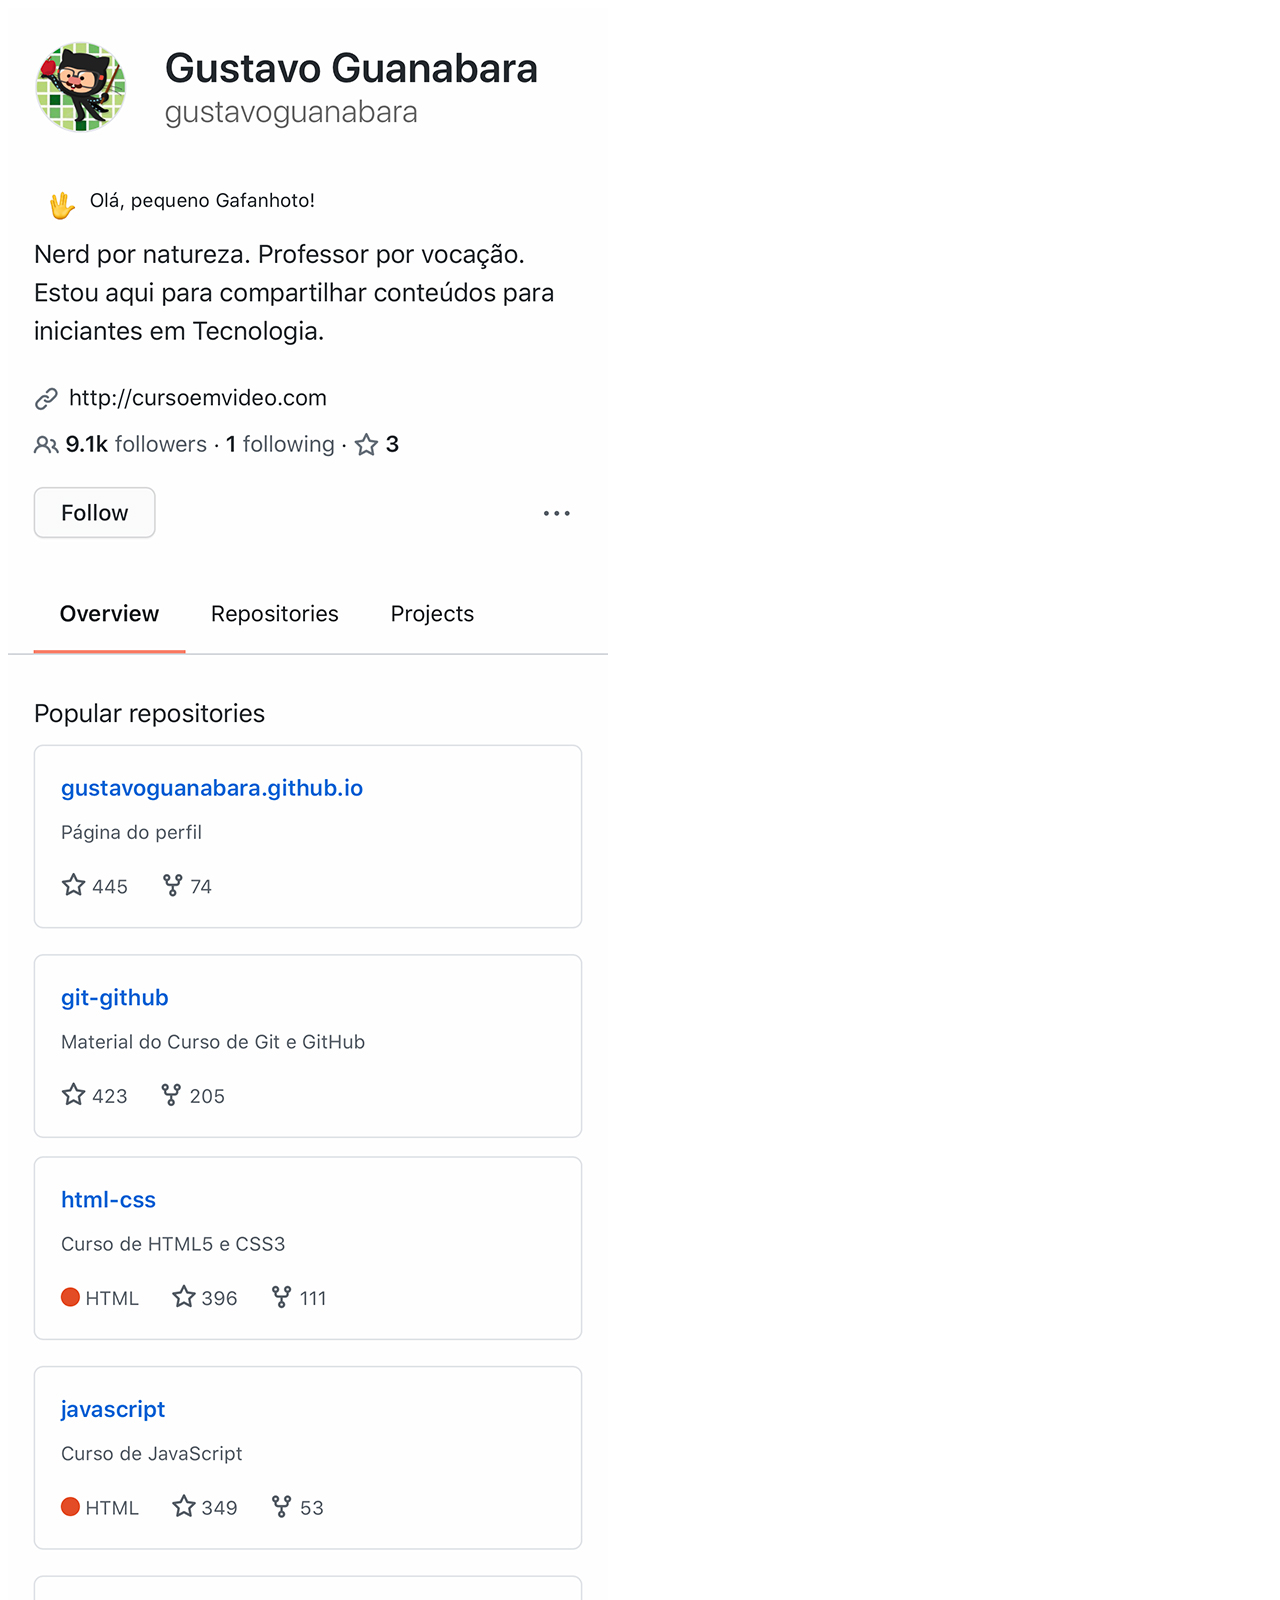
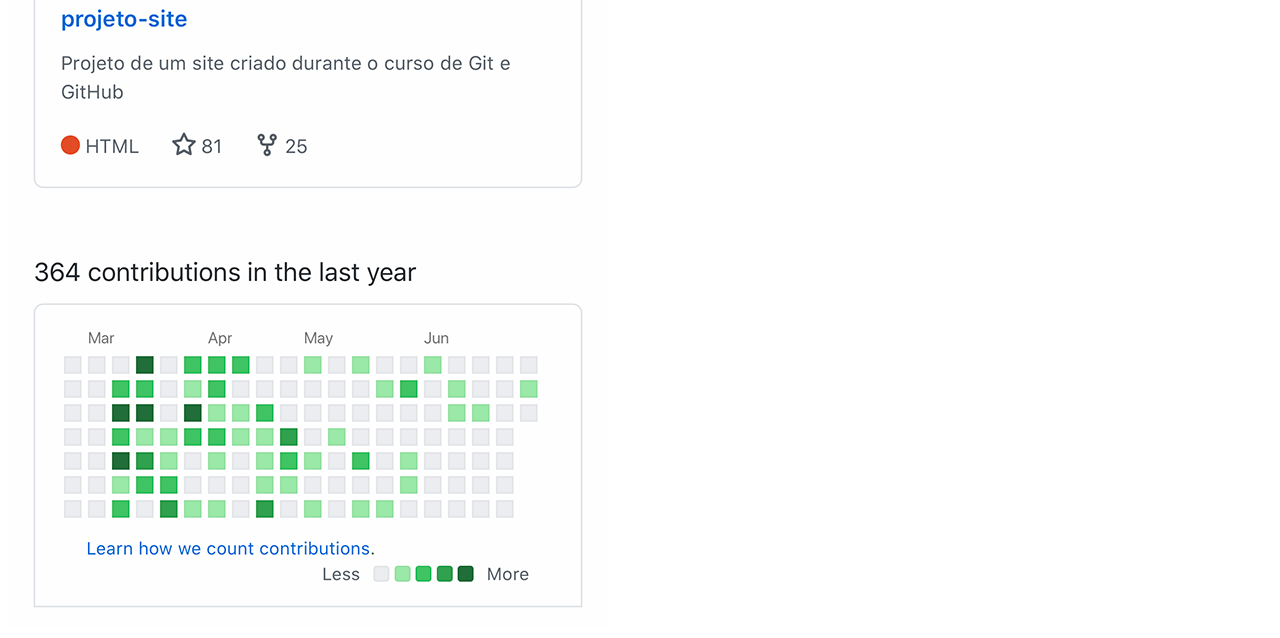
==== github.html @ 7c41549f "update" ====
<!DOCTYPE html>
<html lang="pt">
<head>
    <meta charset="UTF-8">
    <meta name="viewport" content="width=device-width, initial-scale=1.0">
    <title>GitHub</title>
    <link rel="stylesheet" href="estilos/social.css">
</head>
<body>
    <img src="imagens/tela-github.jpg" alt="GitHub">
</body>
</html>
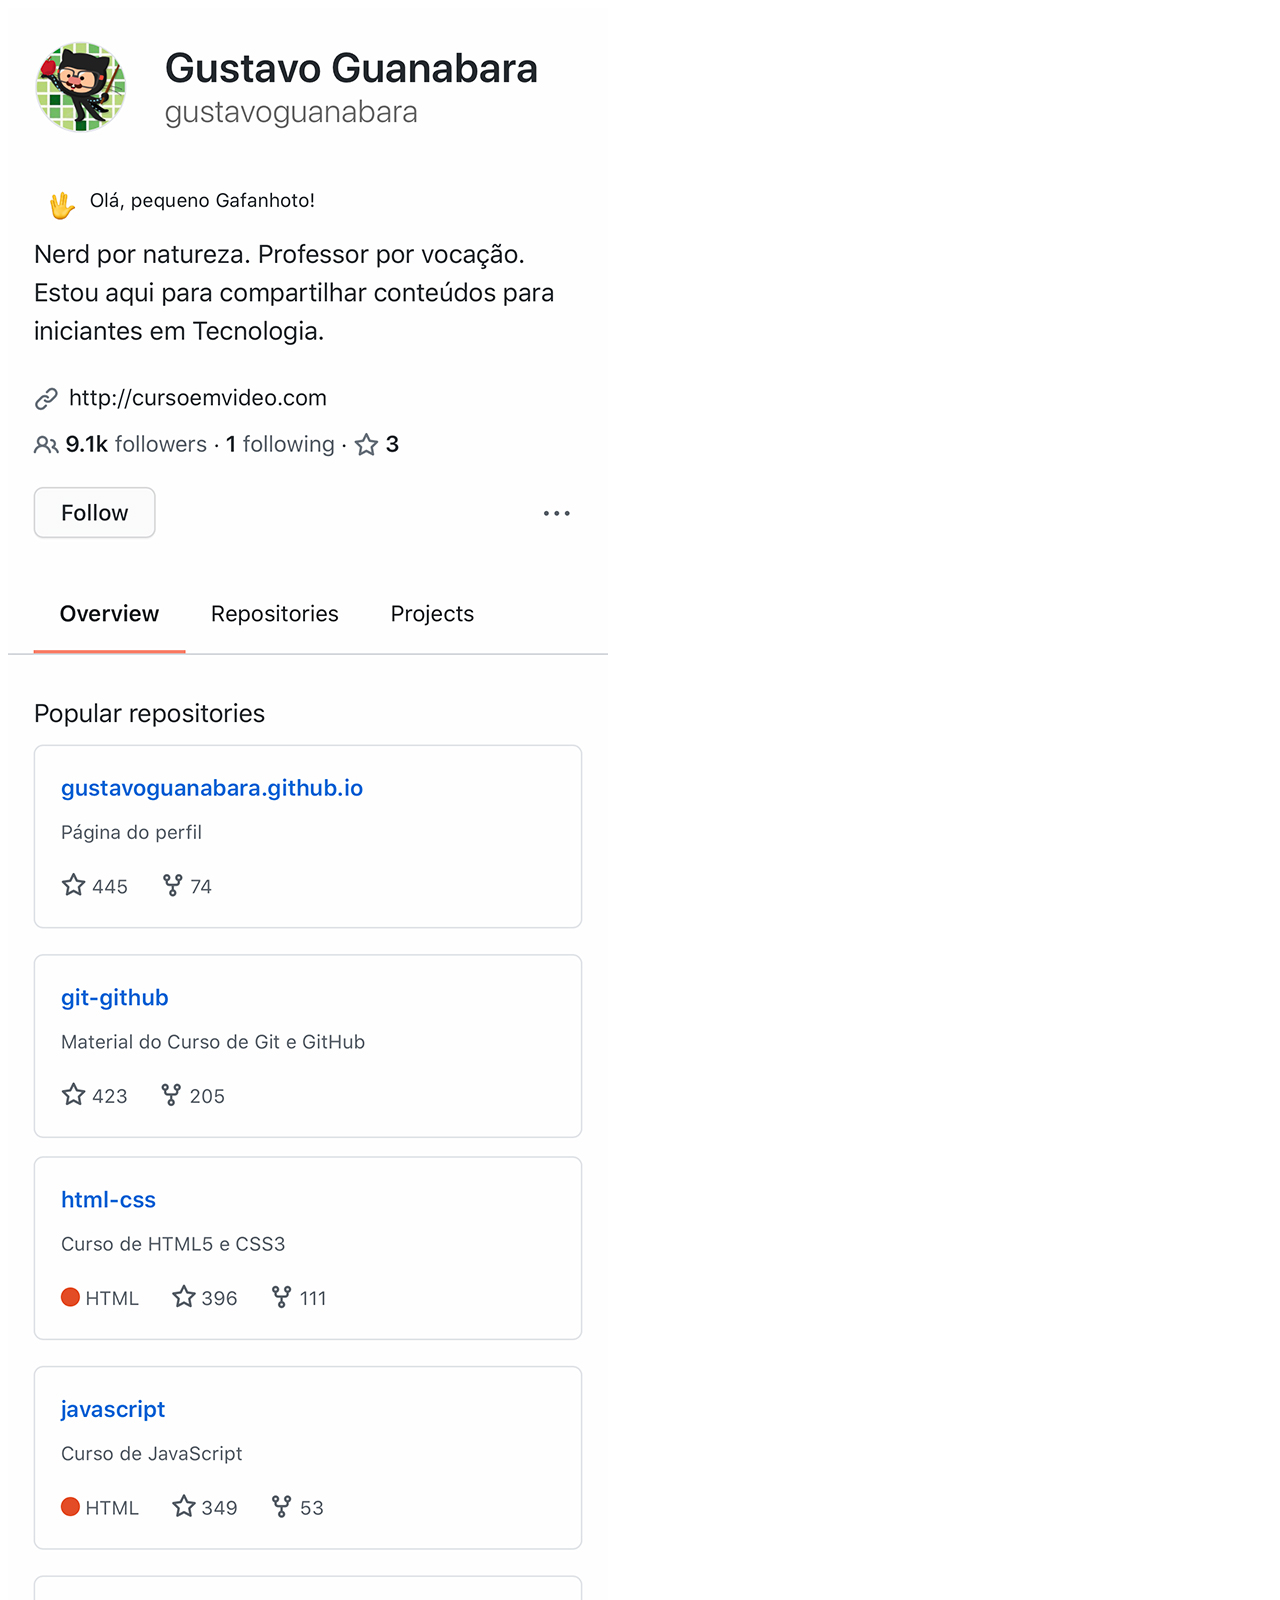
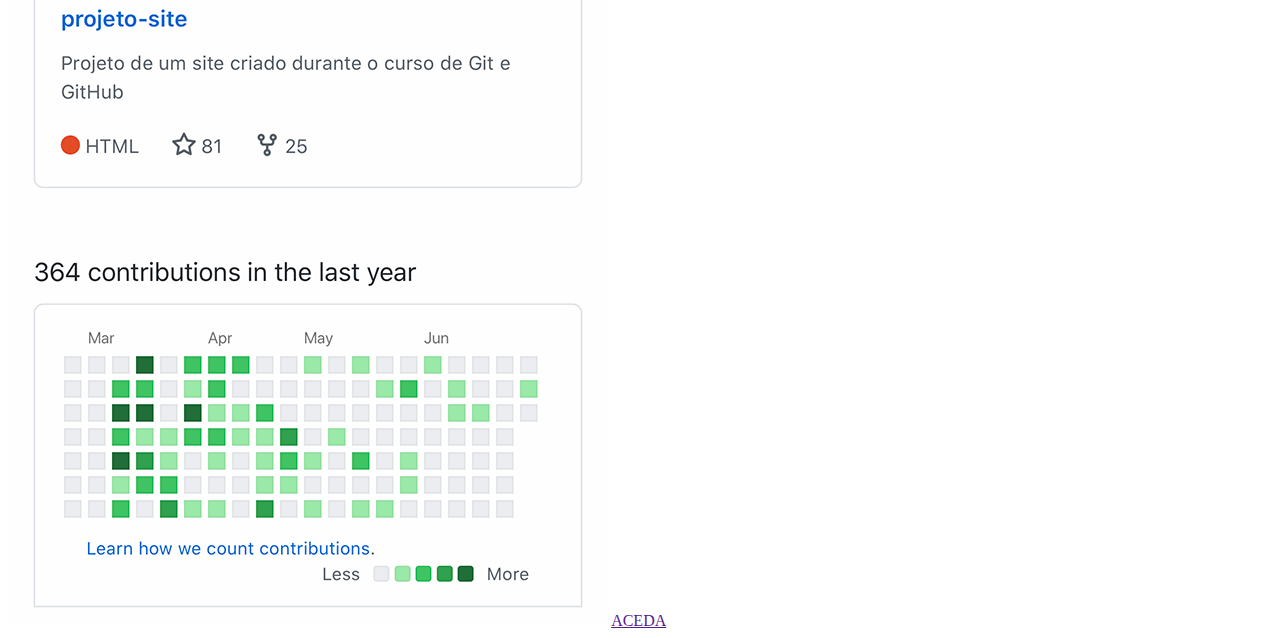
==== commit a5c687be: "update" ====
--- a/github.html
+++ b/github.html
@@ -8,5 +8,6 @@
 </head>
 <body>
     <img src="imagens/tela-github.jpg" alt="GitHub">
+    <a href="" target="_blank">ACEDA</a>
 </body>
 </html>